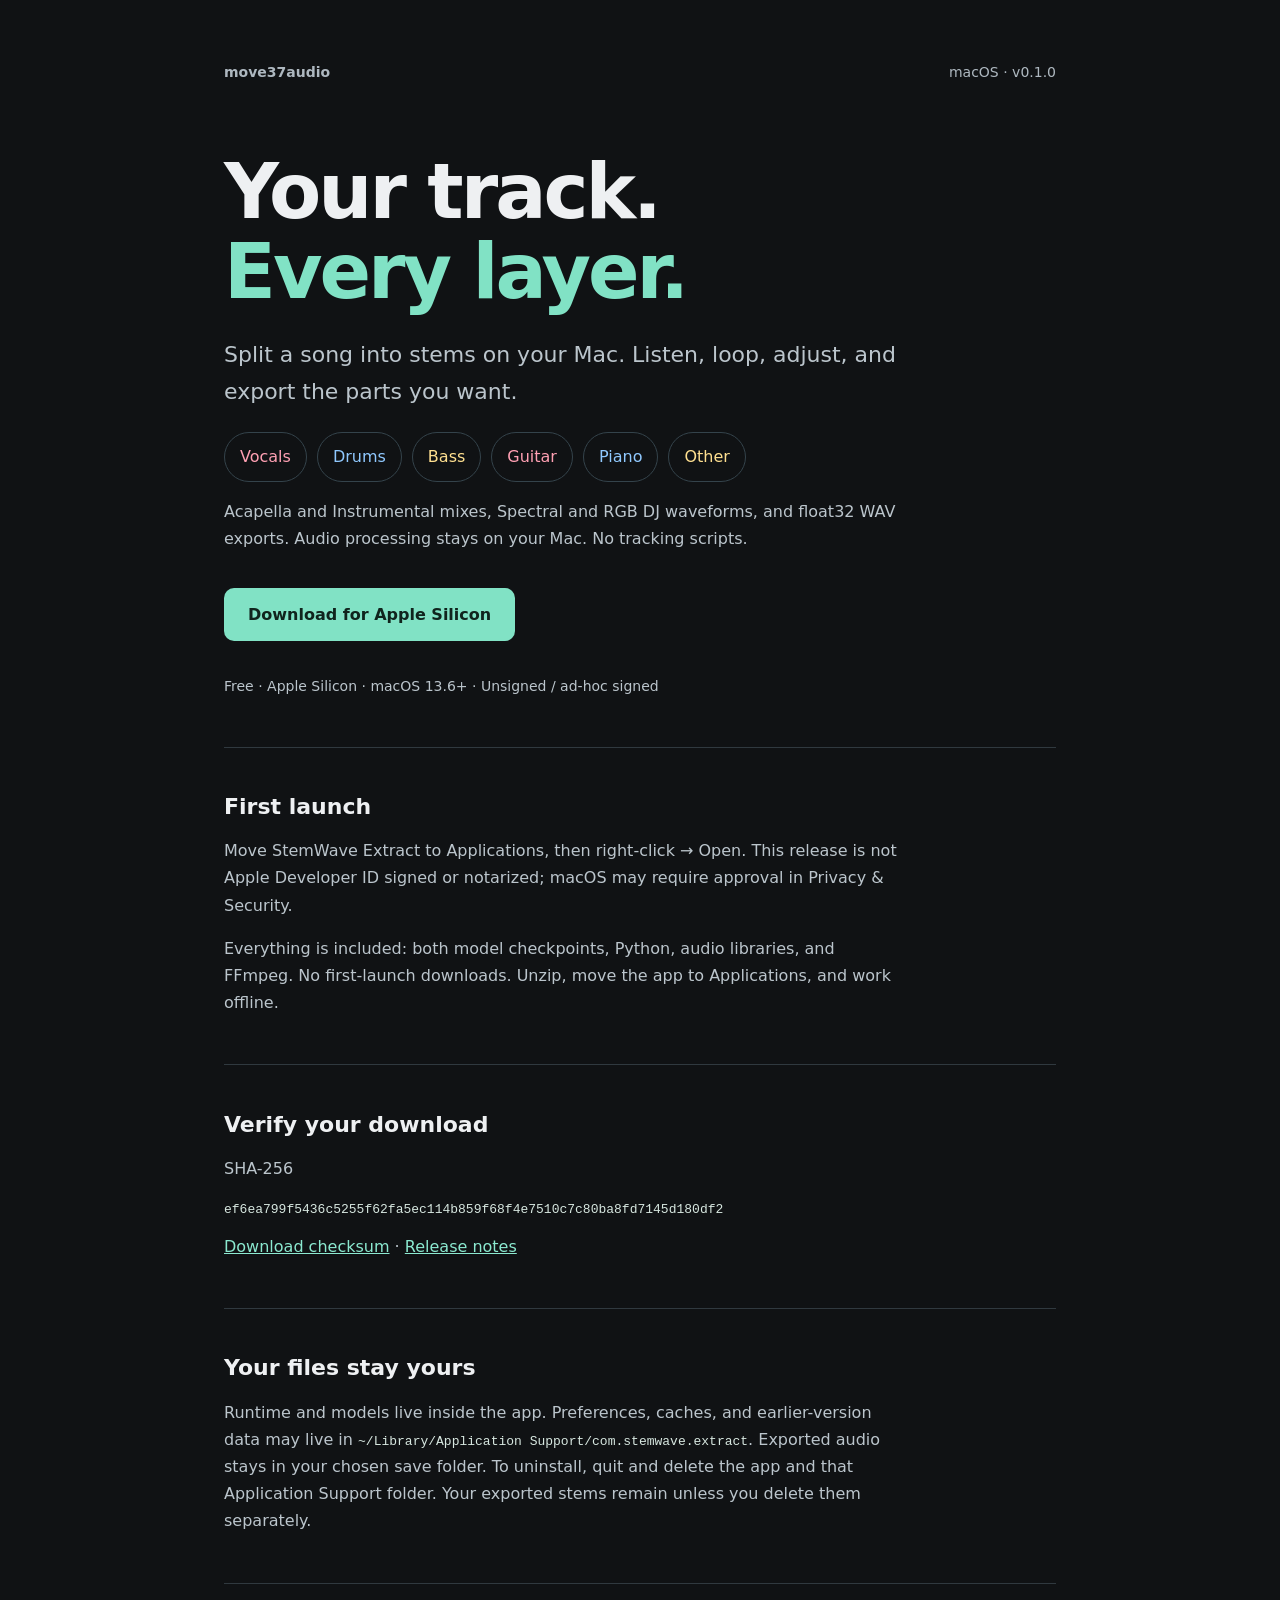
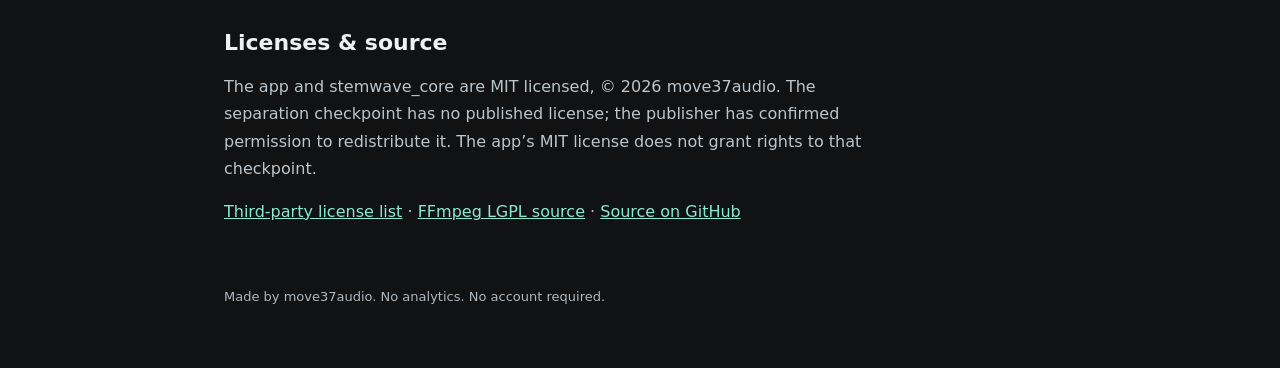
==== site/index.html @ 921118f6 "Release StemWave Extract 0.1.0" ====
<!doctype html>
<html lang="en">
<head>
<meta charset="utf-8"><meta name="viewport" content="width=device-width,initial-scale=1">
<meta name="description" content="StemWave Extract by move37audio. Free stem separation for Apple Silicon Macs.">
<title>StemWave Extract · move37audio</title>
<style>
:root{color-scheme:dark;font-family:system-ui,-apple-system,sans-serif;background:#101214;color:#eef0f2}*{box-sizing:border-box}body{margin:0}main{max-width:880px;margin:auto;padding:64px 24px}header{display:flex;justify-content:space-between;gap:24px;color:#aeb8c0;font-size:14px}a{color:#8be9d0}a:focus-visible{outline:3px solid #fff;outline-offset:5px}h1{font-size:clamp(44px,8vw,76px);line-height:1.05;letter-spacing:-3px;margin:72px 0 24px}h1 span{color:#81e2c5}p{line-height:1.7;max-width:680px;color:#bbc5cc}.lead{font-size:22px}.button{display:inline-block;margin:20px 0;padding:17px 24px;border-radius:10px;background:#81e2c5;color:#10241d;font-weight:700;text-decoration:none}.stems{display:flex;flex-wrap:wrap;gap:10px;padding:0;list-style:none}.stems li{padding:10px 15px;border:1px solid #34434b;border-radius:30px}.stems li:nth-child(3n+1){color:#ffa0b3}.stems li:nth-child(3n+2){color:#90c9ff}.stems li:nth-child(3n){color:#ffe090}section{margin-top:48px;padding-top:28px;border-top:1px solid #30393f}h2{font-size:22px}li{line-height:1.7;color:#bbc5cc}code{overflow-wrap:anywhere;color:#d7e7e0}footer{margin-top:64px;font-size:13px;color:#aeb8c0}.small{font-size:14px}
</style>
</head>
<body><main>
<header><strong>move37audio</strong><span>macOS · v0.1.0</span></header>
<h1>Your track.<br><span>Every layer.</span></h1>
<p class="lead">Split a song into stems on your Mac. Listen, loop, adjust, and export the parts you want.</p>
<ul class="stems" aria-label="Available stems"><li>Vocals</li><li>Drums</li><li>Bass</li><li>Guitar</li><li>Piano</li><li>Other</li></ul>
<p>Acapella and Instrumental mixes, Spectral and RGB DJ waveforms, and float32 WAV exports. Audio processing stays on your Mac. No tracking scripts.</p>
<a class="button" href="https://github.com/move37audio/StemWaveExtract/releases/download/v0.1.0/StemWave-Extract-0.1.0-arm64.zip">Download for Apple Silicon</a>
<p class="small">Free · Apple Silicon · macOS 13.6+ · Unsigned / ad-hoc signed</p>
<section><h2>First launch</h2><p>Move StemWave Extract to Applications, then right-click → Open. This release is not Apple Developer ID signed or notarized; macOS may require approval in Privacy &amp; Security.</p><p>Everything is included: both model checkpoints, Python, audio libraries, and FFmpeg. No first-launch downloads. Unzip, move the app to Applications, and work offline.</p></section>
<section><h2>Verify your download</h2><p>SHA-256</p><code>ef6ea799f5436c5255f62fa5ec114b859f68f4e7510c7c80ba8fd7145d180df2</code><p><a href="https://github.com/move37audio/StemWaveExtract/releases/download/v0.1.0/SHA256SUMS.txt">Download checksum</a> · <a href="https://github.com/move37audio/StemWaveExtract/releases/tag/v0.1.0">Release notes</a></p></section>
<section><h2>Your files stay yours</h2><p>Runtime and models live inside the app. Preferences, caches, and earlier-version data may live in <code>~/Library/Application Support/com.stemwave.extract</code>. Exported audio stays in your chosen save folder. To uninstall, quit and delete the app and that Application Support folder. Your exported stems remain unless you delete them separately.</p></section>
<section><h2>Licenses &amp; source</h2><p>The app and stemwave_core are MIT licensed, © 2026 move37audio. The separation checkpoint has no published license; the publisher has confirmed permission to redistribute it. The app’s MIT license does not grant rights to that checkpoint.</p><p><a href="third-party.txt">Third-party license list</a> · <a href="https://github.com/move37audio/StemWaveExtract/releases/download/v0.1.0/ffmpeg-7.1.tar.xz">FFmpeg LGPL source</a> · <a href="https://github.com/move37audio/StemWaveExtract">Source on GitHub</a></p></section>
<footer>Made by move37audio. No analytics. No account required.</footer>
</main></body></html>
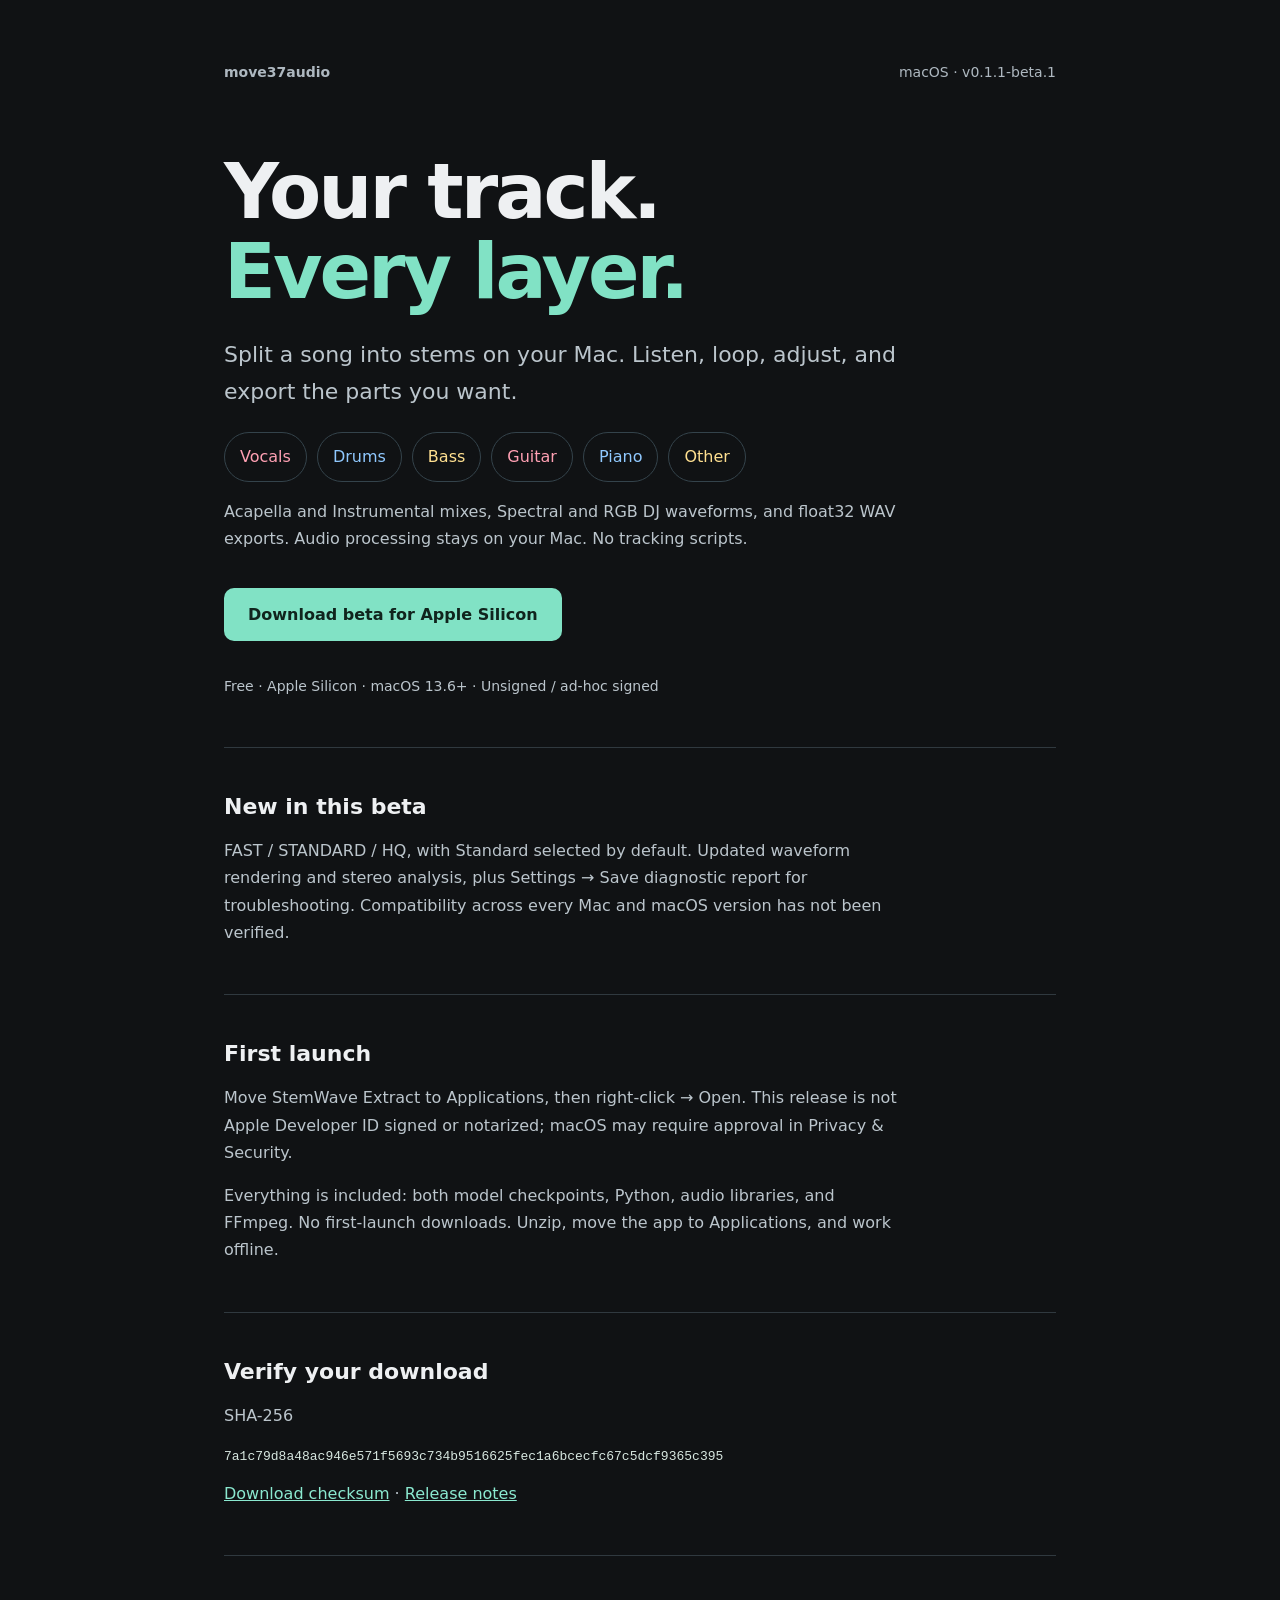
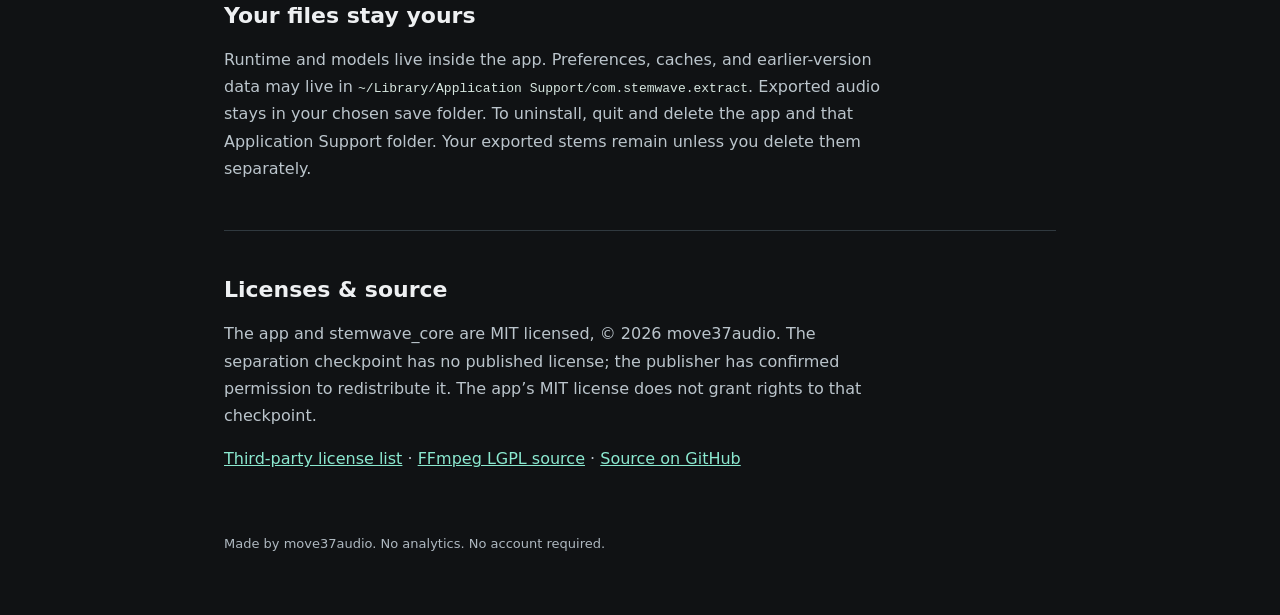
==== commit 2a5df16e: "Prepare 0.1.1 beta with diagnostics and waveform fixes" ====
--- a/site/index.html
+++ b/site/index.html
@@ -9,16 +9,17 @@
 </style>
 </head>
 <body><main>
-<header><strong>move37audio</strong><span>macOS · v0.1.0</span></header>
+<header><strong>move37audio</strong><span>macOS · v0.1.1-beta.1</span></header>
 <h1>Your track.<br><span>Every layer.</span></h1>
 <p class="lead">Split a song into stems on your Mac. Listen, loop, adjust, and export the parts you want.</p>
 <ul class="stems" aria-label="Available stems"><li>Vocals</li><li>Drums</li><li>Bass</li><li>Guitar</li><li>Piano</li><li>Other</li></ul>
 <p>Acapella and Instrumental mixes, Spectral and RGB DJ waveforms, and float32 WAV exports. Audio processing stays on your Mac. No tracking scripts.</p>
-<a class="button" href="https://github.com/move37audio/StemWaveExtract/releases/download/v0.1.0/StemWave-Extract-0.1.0-arm64.zip">Download for Apple Silicon</a>
+<a class="button" href="https://github.com/move37audio/StemWaveExtract/releases/download/v0.1.1-beta.1/StemWave-Extract-0.1.1-beta.1-arm64.zip">Download beta for Apple Silicon</a>
 <p class="small">Free · Apple Silicon · macOS 13.6+ · Unsigned / ad-hoc signed</p>
+<section><h2>New in this beta</h2><p>FAST / STANDARD / HQ, with Standard selected by default. Updated waveform rendering and stereo analysis, plus Settings → Save diagnostic report for troubleshooting. Compatibility across every Mac and macOS version has not been verified.</p></section>
 <section><h2>First launch</h2><p>Move StemWave Extract to Applications, then right-click → Open. This release is not Apple Developer ID signed or notarized; macOS may require approval in Privacy &amp; Security.</p><p>Everything is included: both model checkpoints, Python, audio libraries, and FFmpeg. No first-launch downloads. Unzip, move the app to Applications, and work offline.</p></section>
-<section><h2>Verify your download</h2><p>SHA-256</p><code>ef6ea799f5436c5255f62fa5ec114b859f68f4e7510c7c80ba8fd7145d180df2</code><p><a href="https://github.com/move37audio/StemWaveExtract/releases/download/v0.1.0/SHA256SUMS.txt">Download checksum</a> · <a href="https://github.com/move37audio/StemWaveExtract/releases/tag/v0.1.0">Release notes</a></p></section>
+<section><h2>Verify your download</h2><p>SHA-256</p><code>7a1c79d8a48ac946e571f5693c734b9516625fec1a6bcecfc67c5dcf9365c395</code><p><a href="https://github.com/move37audio/StemWaveExtract/releases/download/v0.1.1-beta.1/SHA256SUMS.txt">Download checksum</a> · <a href="https://github.com/move37audio/StemWaveExtract/releases/tag/v0.1.1-beta.1">Release notes</a></p></section>
 <section><h2>Your files stay yours</h2><p>Runtime and models live inside the app. Preferences, caches, and earlier-version data may live in <code>~/Library/Application Support/com.stemwave.extract</code>. Exported audio stays in your chosen save folder. To uninstall, quit and delete the app and that Application Support folder. Your exported stems remain unless you delete them separately.</p></section>
-<section><h2>Licenses &amp; source</h2><p>The app and stemwave_core are MIT licensed, © 2026 move37audio. The separation checkpoint has no published license; the publisher has confirmed permission to redistribute it. The app’s MIT license does not grant rights to that checkpoint.</p><p><a href="third-party.txt">Third-party license list</a> · <a href="https://github.com/move37audio/StemWaveExtract/releases/download/v0.1.0/ffmpeg-7.1.tar.xz">FFmpeg LGPL source</a> · <a href="https://github.com/move37audio/StemWaveExtract">Source on GitHub</a></p></section>
+<section><h2>Licenses &amp; source</h2><p>The app and stemwave_core are MIT licensed, © 2026 move37audio. The separation checkpoint has no published license; the publisher has confirmed permission to redistribute it. The app’s MIT license does not grant rights to that checkpoint.</p><p><a href="third-party.txt">Third-party license list</a> · <a href="https://github.com/move37audio/StemWaveExtract/releases/download/v0.1.1-beta.1/ffmpeg-7.1.tar.xz">FFmpeg LGPL source</a> · <a href="https://github.com/move37audio/StemWaveExtract">Source on GitHub</a></p></section>
 <footer>Made by move37audio. No analytics. No account required.</footer>
 </main></body></html>
